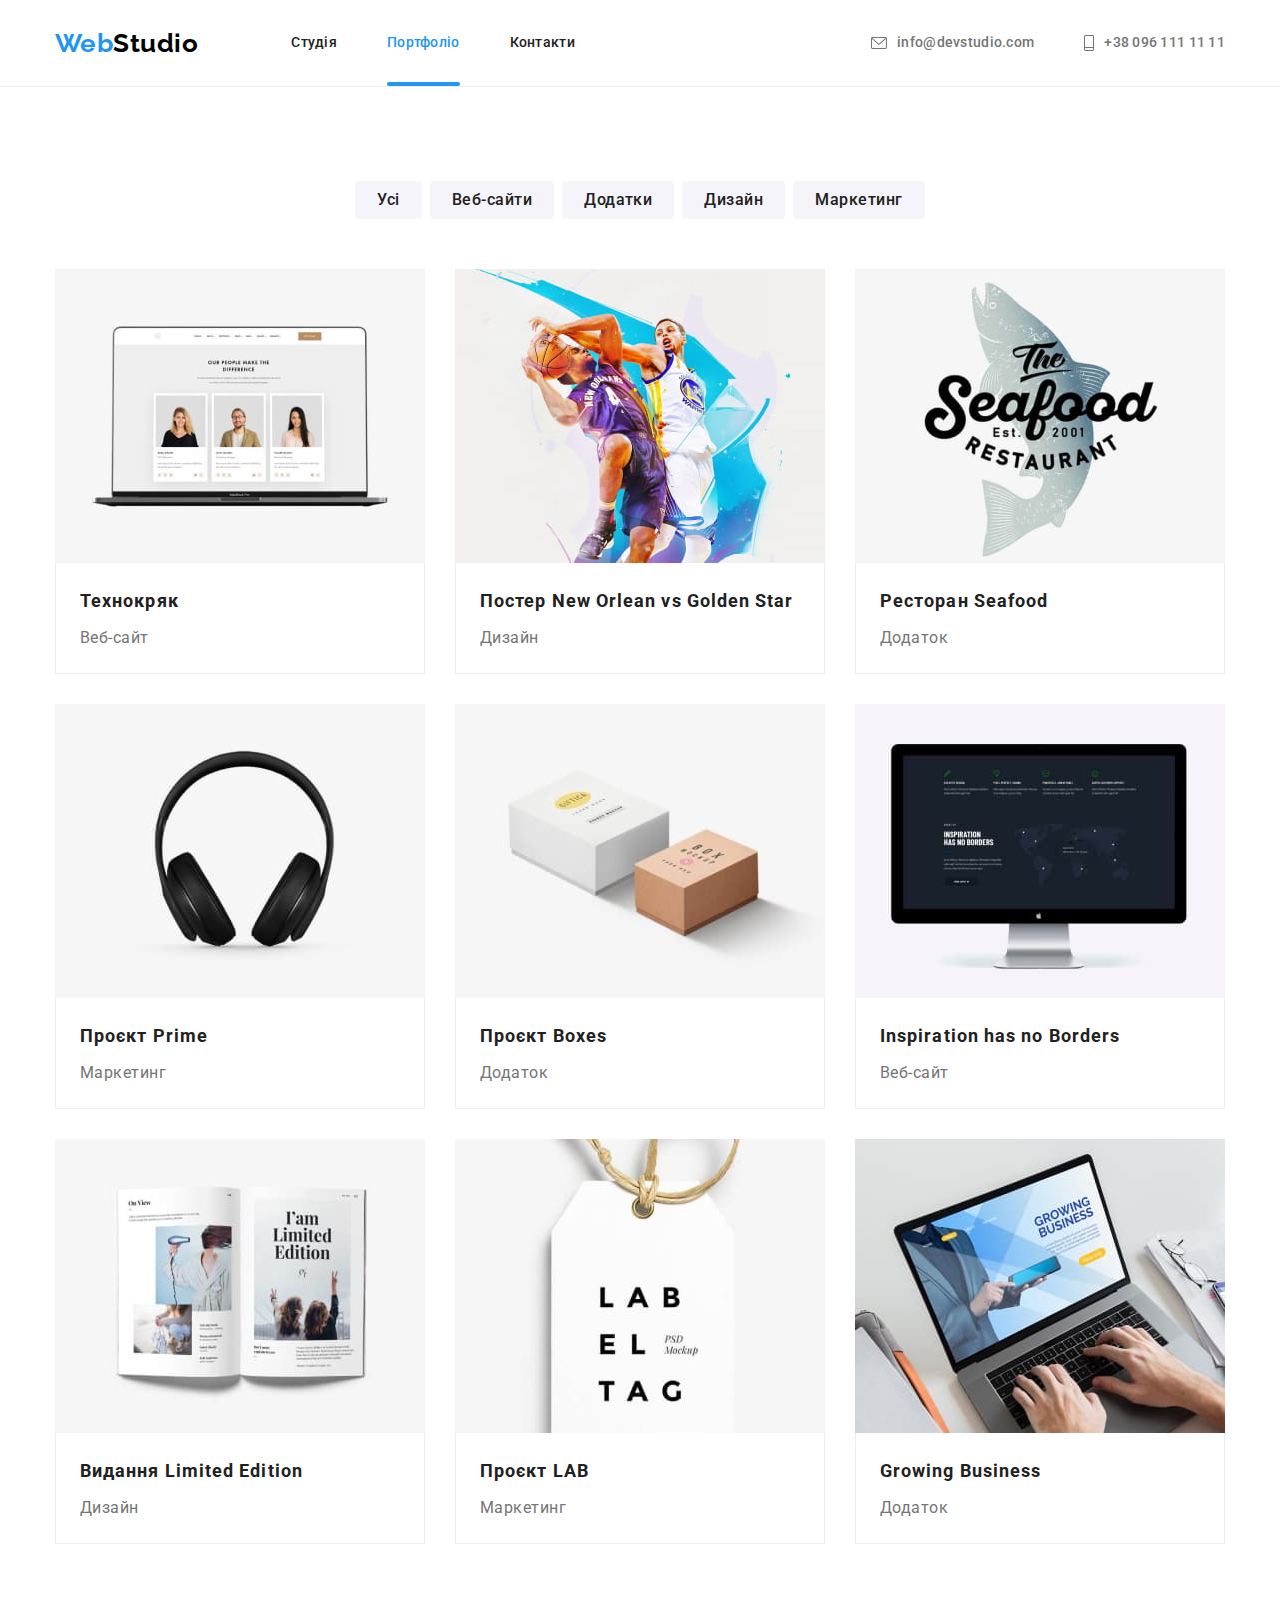
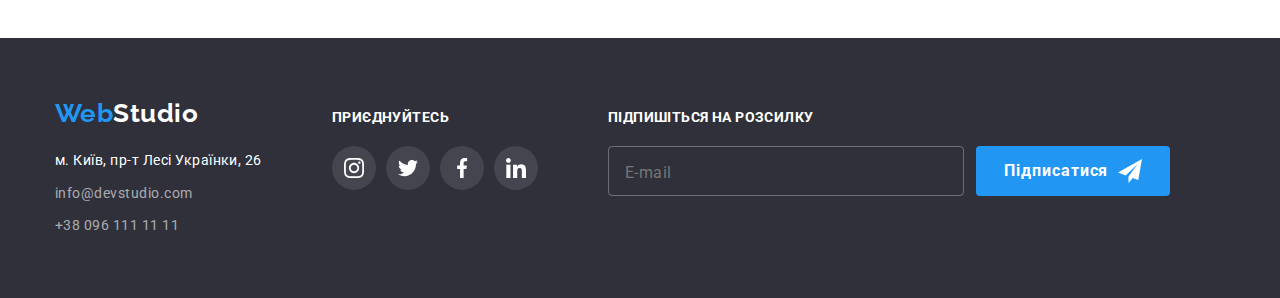
==== portfolio.html @ 1092223b "Добавляет html css" ====
<!DOCTYPE html>
<html lang="en">
  <head>
    <meta charset="UTF-8" />
    <meta http-equiv="X-UA-Compatible" content="IE=edge" />
    <meta name="viewport" content="width=device-width, initial-scale=1.0" />
    <title>Портфоліо</title>
    <link rel="preconnect" href="https://fonts.googleapis.com" />
    <link rel="preconnect" href="https://fonts.gstatic.com" crossorigin />
    <link
      href="https://fonts.googleapis.com/css2?family=Raleway:wght@700&family=Roboto:wght@400;500;700;900&display=swap"
      rel="stylesheet"
    />
    <!-- Сначала нормализатор -->
    <link
      rel="stylesheet"
      href="https://cdnjs.cloudflare.com/ajax/libs/modern-normalize/1.0.0/modern-normalize.min.css"
    />
    <link rel="stylesheet" href="./css/styles.css" />
  </head>
  <body>
    <header class="header">
      <div class="container container-header">
        <a href="./index.html" class="logo"
          ><span class="accent">Web</span>Studio</a
        >
        <nav class="nav">
          <ul class="header-nav list">
            <li class="header-nav-list">
              <a href="./index.html" class="link-nav">Студія</a>
            </li>
            <li class="header-nav-list">
              <a href="./portfolio.html" class="link-nav current">Портфоліо</a>
            </li>
            <li class="header-nav-list">
              <a href="#address" class="link-nav">Контакти</a>
            </li>
          </ul>
        </nav>
        <ul class="list header-mail">
          <li class="header-contacts">
            <a href="mailto:info@devstudio.com" class="link-contacts">
              <svg width="16" height="12" class="icon-contacts">
                <use href="./images/icons.svg/symbol-defs.svg#icon-mail"></use>
              </svg>
              info@devstudio.com</a
            >
          </li>
          <li class="header-contacts">
            <a href="tel:+380961111111" class="link-contacts">
              <svg
                width="10"
                height="16"
                fill="currentColor"
                class="icon-contacts"
              >
                <use href="./images/icons.svg/symbol-defs.svg#icon-phone"></use>
              </svg>
              +38 096 111 11 11</a
            >
          </li>
        </ul>
      </div>
    </header>
    <main class="main-portfolio">
      <h1 class="visually-hidden">Портфоліо</h1>
      <section class="projects">
        <div class="container">
          <ul class="list list-filter">
            <li class="item">
              <button type="button" class="projects-button">Усі</button>
            </li>
            <li class="item">
              <button type="button" class="projects-button">Веб-сайти</button>
            </li>
            <li class="item">
              <button type="button" class="projects-button">Додатки</button>
            </li>
            <li class="item">
              <button type="button" class="projects-button">Дизайн</button>
            </li>
            <li class="item">
              <button type="button" class="projects-button">Маркетинг</button>
            </li>
          </ul>
          <ul class="list list-projects">
            <li class="item">
              <a href="" class="link">
                <div class="product-action">
                  <img
                    src="./images/thnokryak.jpg"
                    alt="Веб-сайт"
                    width="370"
                    height="294"
                    class="projects-foto"
                  />
                  <div class="product-description">
                    <p class="description-text">
                      Ресурс пропонує комплексні пропозиції з різним рівнем
                      функціоналу та сервісів. Все це дозволить відвідувачу
                      отримати вичерпні відомості про компанію чи приватну
                      особу.
                    </p>
                  </div>
                </div>
                <div class="card-description">
                  <h2 class="title">Технокряк</h2>
                  <p class="text">Веб-сайт</p>
                </div>
              </a>
            </li>
            <li class="item">
              <a href="" class="link">
                <div class="product-action">
                  <img
                    src="./images/poster_new_orlean_vs_golden_star.jpg"
                    alt="Постер баскетбол"
                    width="370"
                    height="294"
                    class="projects-foto"
                  />
                  <div class="product-description">
                    <p class="description-text">
                      Ресурс пропонує комплексні пропозиції з різним рівнем
                      функціоналу та сервісів. Все це дозволить відвідувачу
                      отримати вичерпні відомості про компанію чи приватну
                      особу.
                    </p>
                  </div>
                </div>
                <div class="card-description">
                  <h2 class="title">Постер New Orlean vs Golden Star</h2>
                  <p class="text">Дизайн</p>
                </div>
              </a>
            </li>
            <li class="item">
              <a href="" class="link">
                <div class="product-action">
                  <img
                    src="./images/restaurant_seafood.jpg"
                    alt="Ресторан морепродуктів"
                    width="370"
                    height="294"
                    class="projects-foto"
                  />
                  <div class="product-description">
                    <p class="description-text">
                      Ресурс пропонує комплексні пропозиції з різним рівнем
                      функціоналу та сервісів. Все це дозволить відвідувачу
                      отримати вичерпні відомості про компанію чи приватну
                      особу.
                    </p>
                  </div>
                </div>
                <div class="card-description">
                  <h2 class="title">Ресторан Seafood</h2>
                  <p class="text">Додаток</p>
                </div>
              </a>
            </li>
            <li class="item">
              <a href="" class="link">
                <div class="product-action">
                  <img
                    src="./images/project_prime.jpg"
                    alt="Навушники"
                    width="370"
                    height="294"
                    class="projects-foto"
                  />
                  <div class="product-description">
                    <p class="description-text">
                      Ресурс пропонує комплексні пропозиції з різним рівнем
                      функціоналу та сервісів. Все це дозволить відвідувачу
                      отримати вичерпні відомості про компанію чи приватну
                      особу.
                    </p>
                  </div>
                </div>
                <div class="card-description">
                  <h2 class="title">Проєкт Prime</h2>
                  <p class="text">Маркетинг</p>
                </div>
              </a>
            </li>
            <li class="item">
              <a href="" class="link">
                <div class="product-action">
                  <img
                    src="./images/project_boxes.jpg"
                    alt="Коробки"
                    width="370"
                    height="294"
                    class="projects-foto"
                  />
                  <div class="product-description">
                    <p class="description-text">
                      Ресурс пропонує комплексні пропозиції з різним рівнем
                      функціоналу та сервісів. Все це дозволить відвідувачу
                      отримати вичерпні відомості про компанію чи приватну
                      особу.
                    </p>
                  </div>
                </div>
                <div class="card-description">
                  <h2 class="title">Проєкт Boxes</h2>
                  <p class="text">Додаток</p>
                </div>
              </a>
            </li>
            <li class="item">
              <a href="" class="link">
                <div class="product-action">
                  <img
                    src="./images/inspiration_has_no_borders.jpg"
                    alt="Монітор"
                    width="370"
                    height="294"
                    class="projects-foto"
                  />
                  <div class="product-description">
                    <p class="description-text">
                      Ресурс пропонує комплексні пропозиції з різним рівнем
                      функціоналу та сервісів. Все це дозволить відвідувачу
                      отримати вичерпні відомості про компанію чи приватну
                      особу.
                    </p>
                  </div>
                </div>
                <div class="card-description">
                  <h2 class="title">Inspiration has no Borders</h2>
                  <p class="text">Веб-сайт</p>
                </div>
              </a>
            </li>
            <li class="item">
              <a href="" class="link">
                <div class="product-action">
                  <img
                    src="./images/edition_limited_edition.jpg"
                    alt="Сторінки журналу"
                    width="370"
                    height="294"
                    class="projects-foto"
                  />
                  <div class="product-description">
                    <p class="description-text">
                      Ресурс пропонує комплексні пропозиції з різним рівнем
                      функціоналу та сервісів. Все це дозволить відвідувачу
                      отримати вичерпні відомості про компанію чи приватну
                      особу.
                    </p>
                  </div>
                </div>
                <div class="card-description">
                  <h2 class="title">Видання Limited Edition</h2>
                  <p class="text">Дизайн</p>
                </div>
              </a>
            </li>
            <li class="item">
              <a href="" class="link">
                <div class="product-action">
                  <img
                    src="./images/projet_lab.jpg"
                    alt="Бірка"
                    width="370"
                    height="294"
                    class="projects-foto"
                  />
                  <div class="product-description">
                    <p class="description-text">
                      Ресурс пропонує комплексні пропозиції з різним рівнем
                      функціоналу та сервісів. Все це дозволить відвідувачу
                      отримати вичерпні відомості про компанію чи приватну
                      особу.
                    </p>
                  </div>
                </div>
                <div class="card-description">
                  <h2 class="title">Проєкт LAB</h2>
                  <p class="text">Маркетинг</p>
                </div>
              </a>
            </li>
            <li class="item">
              <a href="" class="link">
                <div class="product-action">
                  <img
                    src="./images/growing_business.jpg"
                    alt="Ноутбук"
                    width="370"
                    height="294"
                    class="projects-foto"
                  />
                  <div class="product-description">
                    <p class="description-text">
                      Ресурс пропонує комплексні пропозиції з різним рівнем
                      функціоналу та сервісів. Все це дозволить відвідувачу
                      отримати вичерпні відомості про компанію чи приватну
                      особу.
                    </p>
                  </div>
                </div>
                <div class="card-description">
                  <h2 class="title">Growing Business</h2>
                  <p class="text">Додаток</p>
                </div>
              </a>
            </li>
          </ul>
        </div>
      </section>
    </main>
    <footer class="footer">
      <div class="container container-footer">
        <div class="container-address">
          <a href="./index.html" class="footer-logo"
            ><span class="accent">Web</span>Studio</a
          >
          <address id="address" class="address">
            <ul class="list">
              <li class="item">
                <a
                  href="https://goo.gl/maps/zxxZXzN141BjYgjw8"
                  target="_blank"
                  class="address-link"
                  >м. Київ, пр-т Лесі Українки, 26</a
                >
              </li>
              <li class="item">
                <a
                  href="mailto:info@devstudio.com"
                  target="_blank"
                  rel="noopener noreferrer"
                  class="contacts-link"
                  >info@devstudio.com</a
                >
              </li>
              <li class="item">
                <a href="tel:+380961111111" class="contacts-link"
                  >+38 096 111 11 11</a
                >
              </li>
            </ul>
          </address>
        </div>
        <div class="container-social">
          <h2 class="social-title">ПРИЄДНУЙТЕСЬ</h2>
          <ul class="social-list list">
            <li class="social-item">
              <a href="" class="social-link" aria-label="instagram">
                <svg width="20" height="20" class="social-icon">
                  <use
                    href="./images/icons.svg/sprite.svg#icon-instagram"
                  ></use>
                </svg>
              </a>
            </li>
            <li class="social-item">
              <a href="" class="social-link" aria-label="twitter">
                <svg width="20" height="20" class="social-icon">
                  <use href="./images/icons.svg/sprite.svg#icon-twitter"></use>
                </svg>
              </a>
            </li>
            <li class="social-item">
              <a href="" class="social-link" aria-label="facebook">
                <svg width="20" height="20" class="social-icon">
                  <use href="./images/icons.svg/sprite.svg#icon-facebook"></use>
                </svg>
              </a>
            </li>
            <li class="social-item">
              <a href="" class="social-link" aria-label="linkedin">
                <svg width="20" height="20" class="social-icon">
                  <use href="./images/icons.svg/sprite.svg#icon-linkedin"></use>
                </svg>
              </a>
            </li>
          </ul>
        </div>
        <div class="container-social">
          <h2 class="subscription-title">ПІДПИШІТЬСЯ НА РОЗСИЛКУ</h2>
          <form class="subscription-form">
            <label class="subscription-label">
              <input
                type="email"
                name="username"
                placeholder="E-mail"
                class="subscription-input"
              />
            </label>
            <button type="submit" class="subscription-button">
              <span class="telegram-txt">Підписатися</span>
              <svg width="24" height="24" class="telegram-icon">
                <use href="./images/icons.svg/sprite.svg#telegram"></use>
              </svg>
            </button>
          </form>
        </div>
      </div>
    </footer>
  </body>
</html>
---- css/styles.css ----
/* Зададим переменню на цвет текста */
:root {
  --primary-background-color: #ffffff;
  --hero-footer-background-color: #2f303a;
  --second-background-color: #f5f4fa;
  --white-text-color: #ffffff;
  --primary-text-color: #757575;
  --primary-header-logo: #000000;
  --primary-title-color: #212121;
  --accentt-color: #2196f3;
}
body {
  background-color: var(--primary-background-color);
  color: var(--primary-text-color);
  font-family: Roboto, sans-serif;
  letter-spacing: 0.03em;
}
h1,
h2,
h3,
h4,
h4,
h5,
h6,
p,
ul {
  margin-top: 0;
  margin-bottom: 0;
}
.container {
  width: 1200px;
  margin-left: auto;
  margin-right: auto;
  padding-left: 15px;
  padding-right: 15px;
  /*   outline: 2px solid tomato; */
}
.section {
  padding: 94px 0px;
}
/* Добавим общий стиль на списки, кнопки*/
.list {
  list-style: none;
}
/* По умолчанию кнопки не унаследуют шрифт от предков
по этому ставим кнопке font-family: inherit; (явно унаследуй что-то) */
button {
  border: 0px solid transparent;
  border-radius: 4px;
  padding: 6px 22px;
}
button.hero-button {
  padding: 10px 32px;
  min-width: 216px;

  font-weight: 700;
  font-size: 16px;
  line-height: 1.88;
  letter-spacing: 0.06em;
  color: var(--white-text-color);
  background-color: var(--accentt-color);
  cursor: pointer;
  text-align: center;
}

/* хедер */
.header {
  border-bottom: 1px solid #ececec;
}
.container-header {
  display: flex;
  align-items: center;
}
.header .logo {
  color: var(--primary-header-logo);
  text-decoration: none;
  font-family: Raleway, sans-serif;
  font-weight: 700;
  font-size: 26px;
  line-height: 1.19;
}
.header .logo .accent {
  color: var(--accentt-color);
}

/* Навигация */
.nav {
  margin-left: 93px;
}
.header-nav {
  display: flex;
  padding-inline-start: 0px;
}
.header-nav-list:not(:first-child) {
  margin-left: 50px;
}
.link-nav {
  position: relative;
  display: block;
  padding: 35px 0px;

  text-decoration: none;
  color: var(--primary-title-color);
  font-weight: 500;
  font-size: 14px;
  line-height: 1.14;
  letter-spacing: 0.02em;
  transition: color 250ms cubic-bezier(0.4, 0, 0.2, 1);
}
.link-nav:visited {
  color: var(--primary-title-color);
}
.link-nav:hover,
.link-nav:focus {
  color: var(--accentt-color);
}
.header-nav .link-nav.current {
  color: var(--accentt-color);
}
.header-nav .link-nav.current::after {
  content: "";
  display: block;
  position: absolute;
  bottom: 0;
  left: 0;
  width: 100%;
  height: 4px;
  border: none;
  border-radius: 2px;

  background-color: var(--accentt-color);
}

/* Контакты */
.list.header-mail {
  display: inline-flex;
  margin-left: auto;
  padding-left: 0px;
}
.header-contacts:not(:last-child) {
  margin-right: 50px;
}

.link-contacts {
  display: flex;
  padding: 35px 0px;
  align-items: center;
  fill: currentColor;

  text-decoration: none;
  color: var(--primary-text-color);
  font-weight: 500;
  font-size: 14px;
  line-height: 1.14;
  letter-spacing: 0.02em;

  transition: color 250ms cubic-bezier(0.4, 0, 0.2, 1);
}
.link-contacts:visited {
  color: var(--primary-text-color);
}
.link-contacts:hover,
.link-contacts:focus {
  color: var(--accentt-color);
}
.icon-contacts {
  margin-right: 10px;
  border: none;
  padding: 0;
}

/* Уникальный контент страницы MAIN */
.main {
  background-color: var(--primary-background-color);
}

/* Секция "Герой" */
.hero {
  max-width: 1600px;
  height: 600px;
  margin: 0px auto;
  background-color: #2f303a;
  background-image: linear-gradient(
      to right,
      rgba(47, 48, 58, 0.4),
      rgba(47, 48, 58, 0.4)
    ),
    url(../images/hero-background-image.jpg);
  background-size: cover;
  background-position: center;
  text-align: center;
  padding: 200px 0px;
}
.hero-title {
  width: 696px;
  margin: 0px auto 30px;

  color: var(--white-text-color);
  font-weight: 900;
  font-size: 44px;
  line-height: 1.36;
  letter-spacing: 0.06em;
  text-transform: uppercase;
}
.backdrop {
  position: fixed;
  top: 0;
  left: 0;
  width: 100%;
  height: 100%;
  visibility: visible;
  background-color: rgba(0, 0, 0, 0.2);
  opacity: 1;
  z-index: 1;
  transition: opacity 250ms cubic-bezier(0.4, 0, 0.2, 1),
    visibility 250ms cubic-bezier(0.4, 0, 0.2, 1);
}
.backdrop.is-hidden {
  visibility: hidden;
  pointer-events: none;
  opacity: 0;
}
.modal {
  position: absolute;
  top: 50%;
  left: 50%;
  width: 528px;
  height: 581px;
  padding: 40px;
  transform: translate(-50%, -50%) scale(1);
  transition: transform 250ms cubic-bezier(0.4, 0, 0.2, 1);
  background-color: #ffffff;
}
.backdrop.is-hidden .modal {
  transform: translate(-50%, -50%) scale(0.9);
}

.closer-modal-button {
  position: absolute;
  top: 8px;
  right: 8px;
  width: 28px;
  height: 28px;
  border: 1px solid rgba(0, 0, 0, 0.1);
  border-radius: 50%;
  padding: 0;
  cursor: pointer;
  color: #000000;
  background-color: transparent;
  justify-content: center;
  align-items: center;
}
.closer-modal-icon {
  fill: currentColor;
  transition: fill 250ms cubic-bezier(0.4, 0, 0.2, 1);
}
.closer-modal-button:hover .closer-modal-icon,
.closer-modal-button:focus .closer-modal-icon {
  fill: #2196f3;
}
.modal-title {
  margin-bottom: 12px;
  font-size: 20px;
  line-height: 1.15;
  text-align: center;
  letter-spacing: 0.03em;

  color: #212121;
}
.modal-form {
  position: relative;
  display: flex;
  flex-direction: column;
}
.modal-contaner {
  display: flex;
  flex-direction: column;
  position: relative;
}

.modal-icon {
  position: absolute;
  left: 12px;
  fill: #212121;
  transition: fill 250ms cubic-bezier(0.4, 0, 0.2, 1);
}
.modal-icon.person {
  top: 30px;
}
.modal-icon.phone {
  top: 100px;
}
.modal-icon.mail {
  top: 168px;
}
.modal-label {
  font-size: 12px;
  line-height: 1.17;
  letter-spacing: 0.01em;
}
.modal-input {
  margin-top: 4px;
  border: 1px solid rgba(33, 33, 33, 0.2);
  border-radius: 4px;
  padding: 10px 16px 10px 42px;

  font-size: 16px;
  line-height: 1.17;
  letter-spacing: 0.01em;

  fill: #212121;
  transition: border-color 250ms cubic-bezier(0.4, 0, 0.2, 1);
}
.modal-input:not(:last-child) {
  margin-bottom: 10px;
}
.modal-input:focus {
  border-color: #2196f3;
  outline: 0;
  outline-offset: 0;
}
.modal-input:focus + .modal-icon.person,
.modal-input:focus + .modal-icon.phone,
.modal-input:focus + .modal-icon.mail {
  fill: #2196f3;
}
.textarea.modal-input {
  margin-bottom: 20px;
  padding: 12px 16px;
}
.modal-form textarea {
  height: 120px;
  resize: none;
}
.modal-form textarea::placeholder {
  font-size: 12px;
  line-height: 14px;
  letter-spacing: 0.01em;

  color: rgba(117, 117, 117, 0.5);
}
.checkbox-label {
  position: relative;
  margin-left: 36px;

  font-weight: 400;
  font-size: 14px;
  line-height: 1.71;
  letter-spacing: 0.03em;

  cursor: pointer;
}
.checkbox-input {
  position: absolute;
  width: 1px;
  height: 1px;
  padding-left: 20px;
  overflow: hidden;
  clip: rect(0 0 0 0);
}
.check-style {
  position: absolute;
  top: 21px;
  left: -4px;
  width: 16px;
  height: 15px;
  margin: -20px;
  border: 2px solid #212121;
  border-radius: 2px;
}
.checkbox-input:focus + .check-style {
  border-color: #2196f3;
}
.checkbox-input:checked + .check-style::after {
  content: "";
  position: absolute;
  top: -2px;
  left: -2px;
  width: 16px;
  height: 15px;
  background-image: url(../images/icons.svg/icon-check.svg);
}
/*Скрываем нужные заголовки */
.visually-hidden {
  position: absolute;
  white-space: nowrap;
  width: 1px;
  height: 1px;
  overflow: hidden;
  border: 0;
  padding: 0;
  clip: rect(0 0 0 0);
  clip-path: inset(50%);
  margin: -1px;
}
.modal-link {
  color: #2196f3;
}
.modal-send {
  display: flex;
  margin-top: 30px;
  margin-left: auto;
  margin-right: auto;
  width: 200px;
  height: 50px;

  justify-content: center;
  align-items: center;

  cursor: pointer;
  background: #188ce8;
  color: #ffffff;
  box-shadow: 0px 4px 4px rgba(0, 0, 0, 0.15);
}
/* Секция "Подход к работе" */
.advantage {
  padding-bottom: 0px;
}
.advantage-list {
  display: flex;
  padding-left: 0px;
}
.advantage-list .item:not(:first-child) {
  margin-left: 30px;
}
.advantage .item {
  width: 270px;
}
.item-container {
  display: flex;
  height: 120px;
  margin-bottom: 30px;
  align-items: center;
  justify-content: center;
  background-color: #f5f4fa;
}
.advantage .title {
  margin-bottom: 10px;

  color: var(--primary-title-color);
  font-size: 14px;
  line-height: 1.14;
  text-transform: uppercase;
}
.advantage .text {
  font-size: 14px;
  line-height: 1.71;
}

/* Секция Заголовок "Область занятий", Команда */
.area-​​work .list {
  display: flex;
  padding-left: 0px;
}
.area-​​work .item:not(:last-child) {
  margin-right: 30px;
}
.thumb-area-​​work {
  position: relative;
}
.area-​​work .image {
  display: block;
  max-width: 100%;
  height: auto;
}
.thumb-text-box {
  position: absolute;
  width: 100%;
  height: 70px;
  bottom: 0;
  left: 0;

  font-weight: 700;
  font-size: 14px;
  line-height: 1.14;
  letter-spacing: 0.03em;
  text-align: center;

  background-color: #2f303a;
  opacity: 0.8;
}
.thumb-text {
  position: absolute;
  top: 50%;
  left: 50%;
  transform: translate(-50%, -50%);
  color: var(--white-text-color);
}
.area-​​work .title,
.teem .title,
.title-client {
  margin-bottom: 50px;

  color: var(--primary-title-color);
  font-size: 36px;
  line-height: 1.17;
  text-align: center;
}
/* Секция "Команда" */
.teem .list {
  display: flex;
  padding-left: 0px;
}
.teem .card:not(:first-child) {
  margin-left: 30px;
}
.teem {
  background-color: var(--second-background-color);
}
.card {
  background-color: var(--primary-background-color);
  text-align: center;
  box-shadow: 0 2px 1px 0 rgba(0, 0, 0, 0.2), 0 1px 1px 0 rgba(0, 0, 0, 0.14);
}
.fhotos-teem {
  display: block;
  max-width: 100%;
  height: auto;
}
.teem-card {
  padding: 20px 32px;
}
.teem .name {
  margin-bottom: 16px;

  color: var(--primary-title-color);
  font-weight: 500;
  font-size: 16px;
  line-height: 1.19;
}
.teem .text {
  margin-bottom: 10px;

  color: var(--primary-text-color);
  font-size: 16px;
  line-height: 1.19;
}
.social-list {
  display: flex;
}
.social-item:not(:last-child) {
  margin-right: 10px;
}
.social-link {
  display: flex;
  width: 44px;
  height: 44px;
  border-radius: 50%;
  justify-content: center;
  align-items: center;
  background-color: transparent;

  transition: background-color 250ms cubic-bezier(0.4, 0, 0.2, 1);
}
.social-link:hover,
.social-link:focus {
  background-color: #2196f3;
}
.teem .social-icon {
  fill: #afb1b8;
  transition: fill 250ms cubic-bezier(0.4, 0, 0.2, 1);
}
.social-link:hover .social-icon,
.social-link:focus .social-icon {
  fill: #ffffff;
}
/* Клиенты */
.clients .list {
  padding-left: 0;
  display: flex;
}
.clients .item {
  width: 170px;
  height: 92px;
}
.clients .item:not(:last-child) {
  margin-right: 30px;
}
.clients .link-client {
  display: flex;
  align-items: center;
  justify-content: center;
  width: 100%;
  height: 100%;
  border: 1px solid #afb1b8;
  border-radius: 4px;
  color: #afb1b8;
  transition: border 250ms cubic-bezier(0.4, 0, 0.2, 1);
}
.clients .link-client:hover,
.clients .link-client:focus {
  border: 1px solid #2196f3;
}
.clients .icon-client {
  fill: currentColor;
  transition: fill 250ms cubic-bezier(0.4, 0, 0.2, 1);
}
.clients .link-client:hover .icon-client,
.clients .link-client:focus .icon-client {
  fill: #2196f3;
}

/* Футер */
.footer {
  background-color: var(--hero-footer-background-color);
  padding: 60px 0px;
}
.footer .container {
  display: flex;
  align-items: baseline;
}
.footer-logo {
  margin-bottom: 20px;
  display: inline-block;

  font-family: Raleway, sans-serif;
  font-weight: 700;
  font-size: 26px;
  line-height: 1.19;
  color: var(--white-text-color);
  text-decoration: none;
}
.footer-logo .accent {
  color: var(--accentt-color);
}
.footer .list {
  padding-left: 0px;
}
.footer .item:not(:last-child) {
  margin-bottom: 9px;
}
.address {
  font-style: normal;
  font-size: 14px;
  line-height: 1.71;
}
.address-link {
  display: inline-block;

  text-decoration: none;
  color: var(--white-text-color);
}
.contacts-link {
  display: inline-block;

  text-decoration: none;
  color: rgba(255, 255, 255, 0.6);
  transition: color 250ms cubic-bezier(0.4, 0, 0.2, 1);
}
.contacts-link:hover,
.contacts-link:focus {
  color: var(--accentt-color);
}
.container-social {
  min-width: 206px;
  margin-left: 70px;
}
.container-social.subscription {
  margin-left: 127px;
}
.social-title,
.subscription-title {
  margin-bottom: 20px;

  color: #ffffff;
  font-weight: 700;
  font-size: 14px;
  line-height: 1.14;
  letter-spacing: 0.03em;
}
.footer .social-link {
  background-color: rgba(255, 255, 255, 0.1);
  transition: background-color 250ms cubic-bezier(0.4, 0, 0.2, 1);
}
.social-link:hover,
.social-link:focus {
  background-color: #2196f3;
}
.social-icon {
  fill: #ffffff;
}
.subscription-form {
  display: flex;
  flex-direction: row;
}
.subscription-input {
  width: 356px;
  margin-right: 12px;
  padding: 0px 0px 0px 16px;
  font-size: 20px;
  line-height: 2.4;
  border: 1px solid rgba(255, 255, 255, 0.3);
  border-radius: 4px;
  background-color: transparent;
  color: #ffffff;
  transition: border-color 250ms cubic-bezier(0.4, 0, 0.2, 1),
    color 250ms cubic-bezier(0.4, 0, 0.2, 1);
}
.subscription-input:hover,
.subscription-input:focus {
  outline: 0;
  outline-offset: 0;
}
.subscription-input:not(:placeholder-shown) {
  border-color: rgb(255, 255, 255);
}
.subscription-input::placeholder {
  font-weight: 400;
  font-size: 16px;
  line-height: 1.25;
  letter-spacing: 0.03em;
}
.subscription-button {
  display: flex;
  padding: 10px 28px;
  justify-content: center;
  align-items: center;
  cursor: pointer;
  background-color: #2196f3;
  color: #ffffff;
}
.telegram-txt {
  margin-right: 10px;

  font-weight: 700;
  font-size: 16px;
  line-height: 1.87;
  letter-spacing: 0.06em;
}
.telegram-icon {
  fill: currentColor;
}
/* Страница ПОРТФОЛИО секция проекты */
.list-filter {
  display: flex;
  justify-content: center;
  padding-left: 0px;
  margin: 0px 0px 50px;
}
.list-filter .item:not(:last-child) {
  margin-right: 8px;
}
.projects {
  padding: 94px 0px;
}
.list-projects {
  display: flex;
  flex-wrap: wrap;
  padding-left: 0px;
}
.list-projects .item {
  margin-right: 30px;
  margin-bottom: 30px;
}
.list-projects .link {
  display: block;
  transition: box-shadow 250ms cubic-bezier(0.4, 0, 0.2, 1);
}
.list-projects .link:hover,
.list-projects .link:focus {
  box-shadow: 1px 4px 6px 0 rgba(0, 0, 0, 0.16), 0 4px 4px 0 rgba(0, 0, 0, 0.06);
}
.list-projects .item:nth-last-child(-n + 3) {
  margin-bottom: 0px;
}
.card-description {
  padding: 20px 24px;
  border-right: 1px solid #eeeeee;
  border-bottom: 1px solid #eeeeee;
  border-left: 1px solid #eeeeee;
}
.list-projects .item:nth-child(3n + 3) {
  margin-right: 0px;
}
.product-action {
  position: relative;
  overflow: hidden;
}
.projects-foto {
  display: block;
  max-width: 100%;
  height: auto;
}
.product-description::before {
  content: "";
  display: inline-block;
  position: absolute;
  top: 0;
  left: 0;
  width: 100%;
  height: 100%;
  background-color: rgba(33, 150, 243, 0.9);
  transform: translateY(100%);
  transition: transform 250ms cubic-bezier(0.4, 0, 0.2, 1);
}
.list-projects .link:hover .product-description::before,
.list-projects .link:focus .product-description::before {
  transform: translateY(0);
  /*   background-color: rgba(33, 150, 243, 0.9); */
}
.description-text {
  position: absolute;
  top: 50%;
  left: 50%;
  transform: translate(-50%, -50%);
  width: 322px;
  height: 168px;

  font-size: 18px;
  line-height: 1.55;
  letter-spacing: 0.03em;

  color: var(--white-text-color);
  opacity: 0;
  transition: opacity 250ms cubic-bezier(0.4, 0, 0.2, 1);
}
.list-projects .link:hover .description-text,
.list-projects .link:focus .description-text {
  opacity: 1;
}
.projects-button {
  font-weight: 500;
  font-size: 16px;
  line-height: 1.62;
  color: var(--primary-title-color);
  background-color: var(--second-background-color);
  cursor: pointer;
  letter-spacing: 0.03em;
  transition: background-color 250ms cubic-bezier(0.4, 0, 0.2, 1),
    box-shadow 250ms cubic-bezier(0.4, 0, 0.2, 1),
    color 250ms cubic-bezier(0.4, 0, 0.2, 1);
}
.projects-button:hover,
.projects-button:focus {
  background-color: var(--accentt-color);
  box-shadow: 0 2px 2px 0 rgba(0, 0, 0, 0.12), 0 1px 2px 0 rgba(0, 0, 0, 0.08);

  color: var(--white-text-color);
}
.projects .link {
  text-decoration: none;
}
.projects .title {
  margin: 0px 0px 4px;
  color: var(--primary-title-color);
  font-size: 18px;
  line-height: 2;
  letter-spacing: 0.06em;
}
.projects .text {
  color: var(--primary-text-color);
  font-size: 16px;
  line-height: 1.87;
}
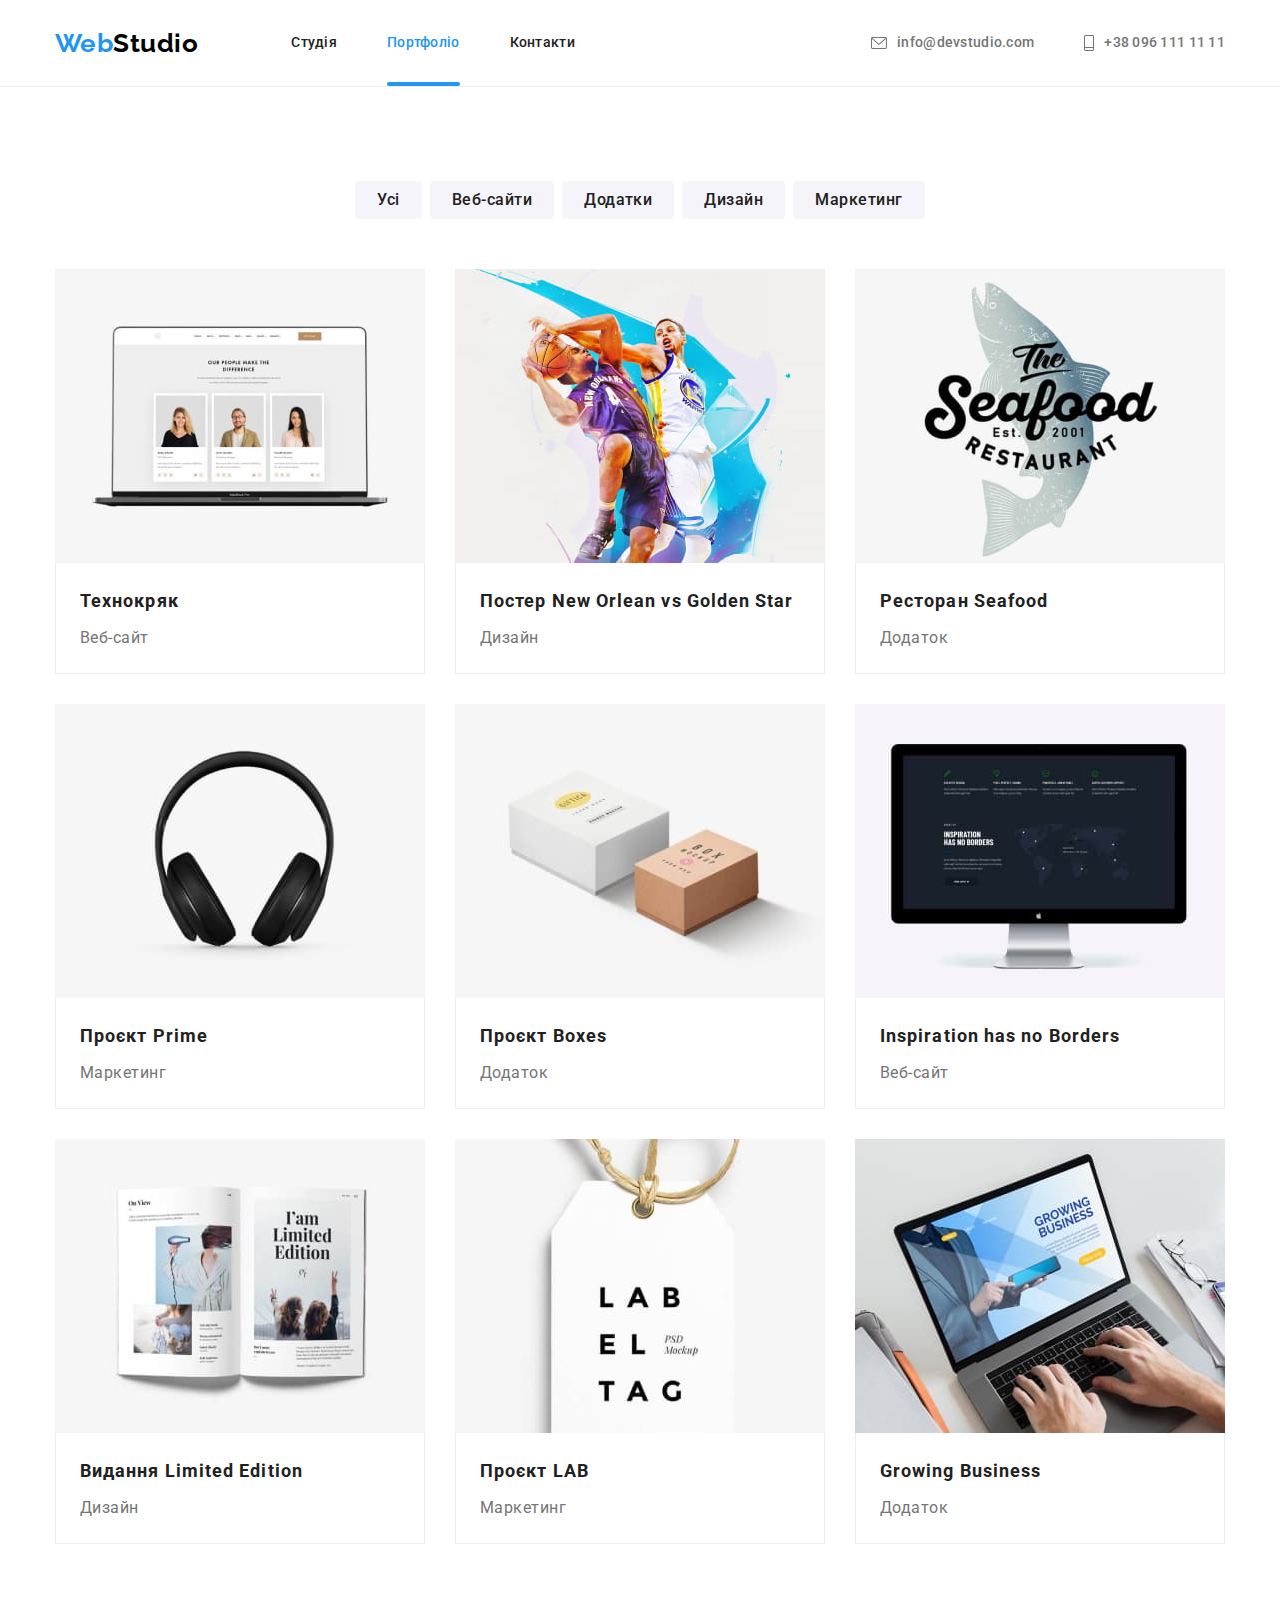
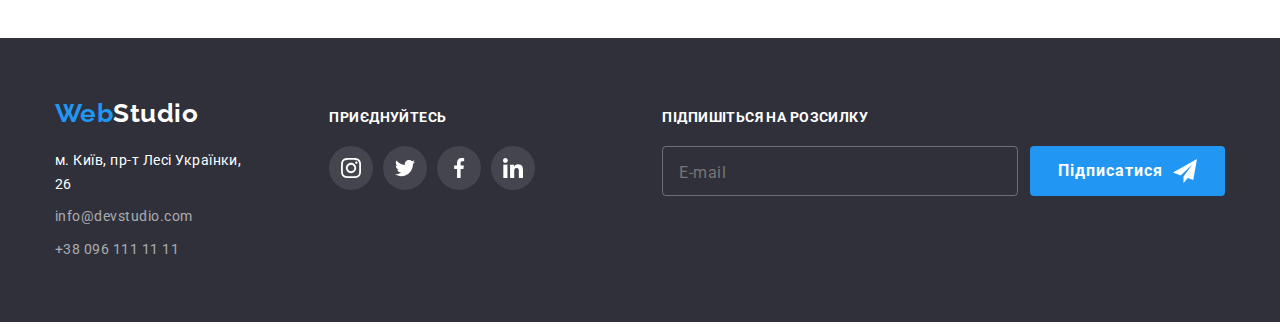
==== commit 9f09554a: "Изменяет метод написания кода на БЕМ" ====
--- a/portfolio.html
+++ b/portfolio.html
@@ -21,39 +21,44 @@
   <body>
     <header class="header">
       <div class="container container-header">
-        <a href="./index.html" class="logo"
-          ><span class="accent">Web</span>Studio</a
+        <a href="./index.html" class="container-header__logo"
+          ><span class="container-header__accent">Web</span>Studio</a
         >
         <nav class="nav">
-          <ul class="header-nav list">
-            <li class="header-nav-list">
-              <a href="./index.html" class="link-nav">Студія</a>
-            </li>
-            <li class="header-nav-list">
-              <a href="./portfolio.html" class="link-nav current">Портфоліо</a>
-            </li>
-            <li class="header-nav-list">
-              <a href="#address" class="link-nav">Контакти</a>
+          <ul class="list nav-list ">
+            <li class="nav-list__item">
+              <a href="./index.html" class="nav-list__link">Студія</a>
+            </li>
+            <li class="nav-list__item">
+              <a href="./portfolio.html" class="nav-list__link nav-list__link--current">Портфоліо</a>
+            </li>
+            <li class="nav-list__item">
+              <a href="#address" class="nav-list__link">Контакти</a>
             </li>
           </ul>
         </nav>
-        <ul class="list header-mail">
-          <li class="header-contacts">
+        <ul class="list list-contacts">
+          <li class="list-contacts__item">
             <a href="mailto:info@devstudio.com" class="link-contacts">
-              <svg width="16" height="12" class="icon-contacts">
+              <svg 
+                width="16" 
+                height="12" 
+                class="link-contacts__icon"
+                fill="currentColor"
+                >
                 <use href="./images/icons.svg/symbol-defs.svg#icon-mail"></use>
               </svg>
               info@devstudio.com</a
             >
           </li>
-          <li class="header-contacts">
+          <li class="list-contacts__item">
             <a href="tel:+380961111111" class="link-contacts">
               <svg
                 width="10"
                 height="16"
+                class="link-contacts__icon"
                 fill="currentColor"
-                class="icon-contacts"
-              >
+                >
                 <use href="./images/icons.svg/symbol-defs.svg#icon-phone"></use>
               </svg>
               +38 096 111 11 11</a
@@ -67,245 +72,245 @@
       <section class="projects">
         <div class="container">
           <ul class="list list-filter">
-            <li class="item">
-              <button type="button" class="projects-button">Усі</button>
-            </li>
-            <li class="item">
-              <button type="button" class="projects-button">Веб-сайти</button>
-            </li>
-            <li class="item">
-              <button type="button" class="projects-button">Додатки</button>
-            </li>
-            <li class="item">
-              <button type="button" class="projects-button">Дизайн</button>
-            </li>
-            <li class="item">
-              <button type="button" class="projects-button">Маркетинг</button>
+            <li class="list-filter__item">
+              <button type="button" class="list-filter__button">Усі</button>
+            </li>
+            <li class="list-filter__item">
+              <button type="button" class="list-filter__button">Веб-сайти</button>
+            </li>
+            <li class="list-filter__item">
+              <button type="button" class="list-filter__button">Додатки</button>
+            </li>
+            <li class="list-filter__item">
+              <button type="button" class="list-filter__button">Дизайн</button>
+            </li>
+            <li class="list-filter__item">
+              <button type="button" class="list-filter__button">Маркетинг</button>
             </li>
           </ul>
           <ul class="list list-projects">
-            <li class="item">
-              <a href="" class="link">
+            <li class="list-projects__item">
+              <a href="" class="list-projects__link">
                 <div class="product-action">
                   <img
                     src="./images/thnokryak.jpg"
                     alt="Веб-сайт"
                     width="370"
                     height="294"
-                    class="projects-foto"
-                  />
-                  <div class="product-description">
-                    <p class="description-text">
-                      Ресурс пропонує комплексні пропозиції з різним рівнем
-                      функціоналу та сервісів. Все це дозволить відвідувачу
-                      отримати вичерпні відомості про компанію чи приватну
-                      особу.
-                    </p>
-                  </div>
-                </div>
-                <div class="card-description">
-                  <h2 class="title">Технокряк</h2>
-                  <p class="text">Веб-сайт</p>
-                </div>
-              </a>
-            </li>
-            <li class="item">
-              <a href="" class="link">
+                    class="product-action__foto"
+                  />
+                  <div class="product-action__description">
+                    <p class="product-action__text">
+                      Ресурс пропонує комплексні пропозиції з різним рівнем
+                      функціоналу та сервісів. Все це дозволить відвідувачу
+                      отримати вичерпні відомості про компанію чи приватну
+                      особу.
+                    </p>
+                  </div>
+                </div>
+                <div class="card-description">
+                  <h2 class="card-description__title">Технокряк</h2>
+                  <p class="card-description__text">Веб-сайт</p>
+                </div>
+              </a>
+            </li>
+            <li class="list-projects__item">
+              <a href="" class="list-projects__link">
                 <div class="product-action">
                   <img
                     src="./images/poster_new_orlean_vs_golden_star.jpg"
                     alt="Постер баскетбол"
                     width="370"
                     height="294"
-                    class="projects-foto"
-                  />
-                  <div class="product-description">
-                    <p class="description-text">
-                      Ресурс пропонує комплексні пропозиції з різним рівнем
-                      функціоналу та сервісів. Все це дозволить відвідувачу
-                      отримати вичерпні відомості про компанію чи приватну
-                      особу.
-                    </p>
-                  </div>
-                </div>
-                <div class="card-description">
-                  <h2 class="title">Постер New Orlean vs Golden Star</h2>
-                  <p class="text">Дизайн</p>
-                </div>
-              </a>
-            </li>
-            <li class="item">
-              <a href="" class="link">
+                    class="product-action__foto"
+                  />
+                  <div class="product-action__description">
+                    <p class="product-action__text">
+                      Ресурс пропонує комплексні пропозиції з різним рівнем
+                      функціоналу та сервісів. Все це дозволить відвідувачу
+                      отримати вичерпні відомості про компанію чи приватну
+                      особу.
+                    </p>
+                  </div>
+                </div>
+                <div class="card-description">
+                  <h2 class="card-description__title">Постер New Orlean vs Golden Star</h2>
+                  <p class="card-description__text">Дизайн</p>
+                </div>
+              </a>
+            </li>
+            <li class="list-projects__item">
+              <a href="" class="list-projects__link">
                 <div class="product-action">
                   <img
                     src="./images/restaurant_seafood.jpg"
                     alt="Ресторан морепродуктів"
                     width="370"
                     height="294"
-                    class="projects-foto"
-                  />
-                  <div class="product-description">
-                    <p class="description-text">
-                      Ресурс пропонує комплексні пропозиції з різним рівнем
-                      функціоналу та сервісів. Все це дозволить відвідувачу
-                      отримати вичерпні відомості про компанію чи приватну
-                      особу.
-                    </p>
-                  </div>
-                </div>
-                <div class="card-description">
-                  <h2 class="title">Ресторан Seafood</h2>
-                  <p class="text">Додаток</p>
-                </div>
-              </a>
-            </li>
-            <li class="item">
-              <a href="" class="link">
+                    class="product-action__foto"
+                  />
+                  <div class="product-action__description">
+                    <p class="product-action__text">
+                      Ресурс пропонує комплексні пропозиції з різним рівнем
+                      функціоналу та сервісів. Все це дозволить відвідувачу
+                      отримати вичерпні відомості про компанію чи приватну
+                      особу.
+                    </p>
+                  </div>
+                </div>
+                <div class="card-description">
+                  <h2 class="card-description__title">Ресторан Seafood</h2>
+                  <p class="card-description__text">Додаток</p>
+                </div>
+              </a>
+            </li>
+            <li class="list-projects__item">
+              <a href="" class="list-projects__link">
                 <div class="product-action">
                   <img
                     src="./images/project_prime.jpg"
                     alt="Навушники"
                     width="370"
                     height="294"
-                    class="projects-foto"
-                  />
-                  <div class="product-description">
-                    <p class="description-text">
-                      Ресурс пропонує комплексні пропозиції з різним рівнем
-                      функціоналу та сервісів. Все це дозволить відвідувачу
-                      отримати вичерпні відомості про компанію чи приватну
-                      особу.
-                    </p>
-                  </div>
-                </div>
-                <div class="card-description">
-                  <h2 class="title">Проєкт Prime</h2>
-                  <p class="text">Маркетинг</p>
-                </div>
-              </a>
-            </li>
-            <li class="item">
-              <a href="" class="link">
+                    class="product-action__foto"
+                  />
+                  <div class="product-action__description">
+                    <p class="product-action__text">
+                      Ресурс пропонує комплексні пропозиції з різним рівнем
+                      функціоналу та сервісів. Все це дозволить відвідувачу
+                      отримати вичерпні відомості про компанію чи приватну
+                      особу.
+                    </p>
+                  </div>
+                </div>
+                <div class="card-description">
+                  <h2 class="card-description__title">Проєкт Prime</h2>
+                  <p class="card-description__text">Маркетинг</p>
+                </div>
+              </a>
+            </li>
+            <li class="list-projects__item">
+              <a href="" class="list-projects__link">
                 <div class="product-action">
                   <img
                     src="./images/project_boxes.jpg"
                     alt="Коробки"
                     width="370"
                     height="294"
-                    class="projects-foto"
-                  />
-                  <div class="product-description">
-                    <p class="description-text">
-                      Ресурс пропонує комплексні пропозиції з різним рівнем
-                      функціоналу та сервісів. Все це дозволить відвідувачу
-                      отримати вичерпні відомості про компанію чи приватну
-                      особу.
-                    </p>
-                  </div>
-                </div>
-                <div class="card-description">
-                  <h2 class="title">Проєкт Boxes</h2>
-                  <p class="text">Додаток</p>
-                </div>
-              </a>
-            </li>
-            <li class="item">
-              <a href="" class="link">
+                    class="product-action__foto"
+                  />
+                  <div class="product-action__description">
+                    <p class="product-action__text">
+                      Ресурс пропонує комплексні пропозиції з різним рівнем
+                      функціоналу та сервісів. Все це дозволить відвідувачу
+                      отримати вичерпні відомості про компанію чи приватну
+                      особу.
+                    </p>
+                  </div>
+                </div>
+                <div class="card-description">
+                  <h2 class="card-description__title">Проєкт Boxes</h2>
+                  <p class="card-description__text">Додаток</p>
+                </div>
+              </a>
+            </li>
+            <li class="list-projects__item">
+              <a href="" class="list-projects__link">
                 <div class="product-action">
                   <img
                     src="./images/inspiration_has_no_borders.jpg"
                     alt="Монітор"
                     width="370"
                     height="294"
-                    class="projects-foto"
-                  />
-                  <div class="product-description">
-                    <p class="description-text">
-                      Ресурс пропонує комплексні пропозиції з різним рівнем
-                      функціоналу та сервісів. Все це дозволить відвідувачу
-                      отримати вичерпні відомості про компанію чи приватну
-                      особу.
-                    </p>
-                  </div>
-                </div>
-                <div class="card-description">
-                  <h2 class="title">Inspiration has no Borders</h2>
-                  <p class="text">Веб-сайт</p>
-                </div>
-              </a>
-            </li>
-            <li class="item">
-              <a href="" class="link">
+                    class="product-action__foto"
+                  />
+                  <div class="product-action__description">
+                    <p class="product-action__text">
+                      Ресурс пропонує комплексні пропозиції з різним рівнем
+                      функціоналу та сервісів. Все це дозволить відвідувачу
+                      отримати вичерпні відомості про компанію чи приватну
+                      особу.
+                    </p>
+                  </div>
+                </div>
+                <div class="card-description">
+                  <h2 class="card-description__title">Inspiration has no Borders</h2>
+                  <p class="card-description__text">Веб-сайт</p>
+                </div>
+              </a>
+            </li>
+            <li class="list-projects__item">
+              <a href="" class="list-projects__link">
                 <div class="product-action">
                   <img
                     src="./images/edition_limited_edition.jpg"
                     alt="Сторінки журналу"
                     width="370"
                     height="294"
-                    class="projects-foto"
-                  />
-                  <div class="product-description">
-                    <p class="description-text">
-                      Ресурс пропонує комплексні пропозиції з різним рівнем
-                      функціоналу та сервісів. Все це дозволить відвідувачу
-                      отримати вичерпні відомості про компанію чи приватну
-                      особу.
-                    </p>
-                  </div>
-                </div>
-                <div class="card-description">
-                  <h2 class="title">Видання Limited Edition</h2>
-                  <p class="text">Дизайн</p>
-                </div>
-              </a>
-            </li>
-            <li class="item">
-              <a href="" class="link">
+                    class="product-action__foto"
+                  />
+                  <div class="product-action__description">
+                    <p class="product-action__text">
+                      Ресурс пропонує комплексні пропозиції з різним рівнем
+                      функціоналу та сервісів. Все це дозволить відвідувачу
+                      отримати вичерпні відомості про компанію чи приватну
+                      особу.
+                    </p>
+                  </div>
+                </div>
+                <div class="card-description">
+                  <h2 class="card-description__title">Видання Limited Edition</h2>
+                  <p class="card-description__text">Дизайн</p>
+                </div>
+              </a>
+            </li>
+            <li class="list-projects__item">
+              <a href="" class="list-projects__link">
                 <div class="product-action">
                   <img
                     src="./images/projet_lab.jpg"
                     alt="Бірка"
                     width="370"
                     height="294"
-                    class="projects-foto"
-                  />
-                  <div class="product-description">
-                    <p class="description-text">
-                      Ресурс пропонує комплексні пропозиції з різним рівнем
-                      функціоналу та сервісів. Все це дозволить відвідувачу
-                      отримати вичерпні відомості про компанію чи приватну
-                      особу.
-                    </p>
-                  </div>
-                </div>
-                <div class="card-description">
-                  <h2 class="title">Проєкт LAB</h2>
-                  <p class="text">Маркетинг</p>
-                </div>
-              </a>
-            </li>
-            <li class="item">
-              <a href="" class="link">
+                    class="product-action__foto"
+                  />
+                  <div class="product-action__description">
+                    <p class="product-action__text">
+                      Ресурс пропонує комплексні пропозиції з різним рівнем
+                      функціоналу та сервісів. Все це дозволить відвідувачу
+                      отримати вичерпні відомості про компанію чи приватну
+                      особу.
+                    </p>
+                  </div>
+                </div>
+                <div class="card-description">
+                  <h2 class="card-description__title">Проєкт LAB</h2>
+                  <p class="card-description__text">Маркетинг</p>
+                </div>
+              </a>
+            </li>
+            <li class="list-projects__item">
+              <a href="" class="list-projects__link">
                 <div class="product-action">
                   <img
                     src="./images/growing_business.jpg"
                     alt="Ноутбук"
                     width="370"
                     height="294"
-                    class="projects-foto"
-                  />
-                  <div class="product-description">
-                    <p class="description-text">
-                      Ресурс пропонує комплексні пропозиції з різним рівнем
-                      функціоналу та сервісів. Все це дозволить відвідувачу
-                      отримати вичерпні відомості про компанію чи приватну
-                      особу.
-                    </p>
-                  </div>
-                </div>
-                <div class="card-description">
-                  <h2 class="title">Growing Business</h2>
-                  <p class="text">Додаток</p>
+                    class="product-action__foto"
+                  />
+                  <div class="product-action__description">
+                    <p class="product-action__text">
+                      Ресурс пропонує комплексні пропозиції з різним рівнем
+                      функціоналу та сервісів. Все це дозволить відвідувачу
+                      отримати вичерпні відомості про компанію чи приватну
+                      особу.
+                    </p>
+                  </div>
+                </div>
+                <div class="card-description">
+                  <h2 class="card-description__title">Growing Business</h2>
+                  <p class="card-description__text">Додаток</p>
                 </div>
               </a>
             </li>
@@ -316,30 +321,30 @@
     <footer class="footer">
       <div class="container container-footer">
         <div class="container-address">
-          <a href="./index.html" class="footer-logo"
-            ><span class="accent">Web</span>Studio</a
+          <a href="./index.html" class="container-address__logo"
+            ><span class="container-address__logo--accent">Web</span>Studio</a
           >
           <address id="address" class="address">
-            <ul class="list">
-              <li class="item">
+            <ul class="list address__list">
+              <li class="address__item">
                 <a
                   href="https://goo.gl/maps/zxxZXzN141BjYgjw8"
                   target="_blank"
-                  class="address-link"
+                  class="address__address-link"
                   >м. Київ, пр-т Лесі Українки, 26</a
                 >
               </li>
-              <li class="item">
+              <li class="address__item">
                 <a
                   href="mailto:info@devstudio.com"
                   target="_blank"
                   rel="noopener noreferrer"
-                  class="contacts-link"
+                  class="address__contacts-link"
                   >info@devstudio.com</a
                 >
               </li>
-              <li class="item">
-                <a href="tel:+380961111111" class="contacts-link"
+              <li class="address__item">
+                <a href="tel:+380961111111" class="address__contacts-link"
                   >+38 096 111 11 11</a
                 >
               </li>
@@ -347,54 +352,51 @@
           </address>
         </div>
         <div class="container-social">
-          <h2 class="social-title">ПРИЄДНУЙТЕСЬ</h2>
-          <ul class="social-list list">
-            <li class="social-item">
-              <a href="" class="social-link" aria-label="instagram">
-                <svg width="20" height="20" class="social-icon">
-                  <use
-                    href="./images/icons.svg/sprite.svg#icon-instagram"
-                  ></use>
+          <h2 class="container-social__title">ПРИЄДНУЙТЕСЬ</h2>
+          <ul class="list list-social ">
+            <li class="list-social__item">
+              <a href="" class="list-social__link list-social__link--bgcolor" aria-label="instagram">
+                <svg width="20" height="20" class="list-social__icon list-social__icon--fill">
+                  <use href="./images/icons.svg/sprite.svg#icon-instagram"></use>
                 </svg>
               </a>
             </li>
-            <li class="social-item">
-              <a href="" class="social-link" aria-label="twitter">
-                <svg width="20" height="20" class="social-icon">
+            <li class="list-social__item">
+              <a href="" class="list-social__link list-social__link--bgcolor" aria-label="twitter">
+                <svg width="20" height="20" class="list-social__icon list-social__icon--fill">
                   <use href="./images/icons.svg/sprite.svg#icon-twitter"></use>
                 </svg>
               </a>
             </li>
-            <li class="social-item">
-              <a href="" class="social-link" aria-label="facebook">
-                <svg width="20" height="20" class="social-icon">
+            <li class="list-social__item">
+              <a href="" class="list-social__link list-social__link--bgcolor" aria-label="facebook">
+                <svg width="20" height="20" class="list-social__icon list-social__icon--fill">
                   <use href="./images/icons.svg/sprite.svg#icon-facebook"></use>
                 </svg>
               </a>
             </li>
-            <li class="social-item">
-              <a href="" class="social-link" aria-label="linkedin">
-                <svg width="20" height="20" class="social-icon">
+            <li class="list-social__item">
+              <a href="" class="list-social__link list-social__link--bgcolor" aria-label="linkedin">
+                <svg width="20" height="20" class="list-social__icon list-social__icon--fill">
                   <use href="./images/icons.svg/sprite.svg#icon-linkedin"></use>
                 </svg>
               </a>
             </li>
           </ul>
         </div>
-        <div class="container-social">
-          <h2 class="subscription-title">ПІДПИШІТЬСЯ НА РОЗСИЛКУ</h2>
+        <div class="container-subscription">
+          <h2 class="container-subscription__title">ПІДПИШІТЬСЯ НА РОЗСИЛКУ</h2>
           <form class="subscription-form">
-            <label class="subscription-label">
-              <input
-                type="email"
-                name="username"
-                placeholder="E-mail"
-                class="subscription-input"
-              />
-            </label>
-            <button type="submit" class="subscription-button">
-              <span class="telegram-txt">Підписатися</span>
-              <svg width="24" height="24" class="telegram-icon">
+            <label class="subscription-form__label"> </label>
+            <input
+              type="email"
+              name="username"
+              placeholder="E-mail"
+              class="subscription-form__input"
+            />
+            <button type="submit" class="subscription-form__button">
+              <span class="subscription-form__telegram-txt">Підписатися</span>
+              <svg width="24" height="24" class="subscription-form__telegram-icon">
                 <use href="./images/icons.svg/sprite.svg#telegram"></use>
               </svg>
             </button>
--- a/css/styles.css
+++ b/css/styles.css
@@ -9,12 +9,14 @@
   --primary-title-color: #212121;
   --accentt-color: #2196f3;
 }
+
 body {
   background-color: var(--primary-background-color);
   color: var(--primary-text-color);
   font-family: Roboto, sans-serif;
   letter-spacing: 0.03em;
 }
+
 h1,
 h2,
 h3,
@@ -27,51 +29,43 @@
   margin-top: 0;
   margin-bottom: 0;
 }
+
+.section {
+  padding: 94px 0px;
+}
+
+/* Добавим общий стиль на списки, кнопки*/
+.list {
+  list-style: none;
+}
+
+/* По умолчанию кнопки не унаследуют шрифт от предков
+по этому ставим кнопке font-family: inherit; (явно унаследуй что-то) */
+button {
+  border: 0px solid transparent;
+  border-radius: 4px;
+  padding: 6px 22px;
+}
+
+/* хедер */
+.header {
+  border-bottom: 1px solid #ececec;
+}
+
 .container {
   width: 1200px;
   margin-left: auto;
   margin-right: auto;
   padding-left: 15px;
   padding-right: 15px;
-  /*   outline: 2px solid tomato; */
-}
-.section {
-  padding: 94px 0px;
-}
-/* Добавим общий стиль на списки, кнопки*/
-.list {
-  list-style: none;
-}
-/* По умолчанию кнопки не унаследуют шрифт от предков
-по этому ставим кнопке font-family: inherit; (явно унаследуй что-то) */
-button {
-  border: 0px solid transparent;
-  border-radius: 4px;
-  padding: 6px 22px;
-}
-button.hero-button {
-  padding: 10px 32px;
-  min-width: 216px;
-
-  font-weight: 700;
-  font-size: 16px;
-  line-height: 1.88;
-  letter-spacing: 0.06em;
-  color: var(--white-text-color);
-  background-color: var(--accentt-color);
-  cursor: pointer;
-  text-align: center;
-}
-
-/* хедер */
-.header {
-  border-bottom: 1px solid #ececec;
-}
+}
+
 .container-header {
   display: flex;
   align-items: center;
 }
-.header .logo {
+
+.container-header__logo {
   color: var(--primary-header-logo);
   text-decoration: none;
   font-family: Raleway, sans-serif;
@@ -79,7 +73,8 @@
   font-size: 26px;
   line-height: 1.19;
 }
-.header .logo .accent {
+
+.container-header__accent {
   color: var(--accentt-color);
 }
 
@@ -87,14 +82,17 @@
 .nav {
   margin-left: 93px;
 }
-.header-nav {
+
+.nav-list {
   display: flex;
   padding-inline-start: 0px;
 }
-.header-nav-list:not(:first-child) {
+
+.nav-list__item:not(:first-child) {
   margin-left: 50px;
 }
-.link-nav {
+
+.nav-list__link {
   position: relative;
   display: block;
   padding: 35px 0px;
@@ -107,17 +105,21 @@
   letter-spacing: 0.02em;
   transition: color 250ms cubic-bezier(0.4, 0, 0.2, 1);
 }
-.link-nav:visited {
+
+.nav-list__link:visited {
   color: var(--primary-title-color);
 }
-.link-nav:hover,
-.link-nav:focus {
+
+.nav-list__link:hover,
+.nav-list__link:focus {
   color: var(--accentt-color);
 }
-.header-nav .link-nav.current {
+
+.nav-list__link--current {
   color: var(--accentt-color);
 }
-.header-nav .link-nav.current::after {
+
+.nav-list__link--current::after {
   content: "";
   display: block;
   position: absolute;
@@ -132,12 +134,13 @@
 }
 
 /* Контакты */
-.list.header-mail {
+.list-contacts {
   display: inline-flex;
   margin-left: auto;
   padding-left: 0px;
 }
-.header-contacts:not(:last-child) {
+
+.list-contacts__item:not(:last-child) {
   margin-right: 50px;
 }
 
@@ -156,14 +159,17 @@
 
   transition: color 250ms cubic-bezier(0.4, 0, 0.2, 1);
 }
+
 .link-contacts:visited {
   color: var(--primary-text-color);
 }
+
 .link-contacts:hover,
 .link-contacts:focus {
   color: var(--accentt-color);
 }
-.icon-contacts {
+
+.link-contacts__icon {
   margin-right: 10px;
   border: none;
   padding: 0;
@@ -191,7 +197,8 @@
   text-align: center;
   padding: 200px 0px;
 }
-.hero-title {
+
+.container-hero__title {
   width: 696px;
   margin: 0px auto 30px;
 
@@ -202,6 +209,21 @@
   letter-spacing: 0.06em;
   text-transform: uppercase;
 }
+
+.container-hero__button {
+  padding: 10px 32px;
+  min-width: 216px;
+
+  font-weight: 700;
+  font-size: 16px;
+  line-height: 1.88;
+  letter-spacing: 0.06em;
+  color: var(--white-text-color);
+  background-color: var(--accentt-color);
+  cursor: pointer;
+  text-align: center;
+}
+
 .backdrop {
   position: fixed;
   top: 0;
@@ -213,13 +235,15 @@
   opacity: 1;
   z-index: 1;
   transition: opacity 250ms cubic-bezier(0.4, 0, 0.2, 1),
-    visibility 250ms cubic-bezier(0.4, 0, 0.2, 1);
-}
-.backdrop.is-hidden {
+  visibility 250ms cubic-bezier(0.4, 0, 0.2, 1);
+}
+
+.is-hidden {
   visibility: hidden;
   pointer-events: none;
   opacity: 0;
 }
+
 .modal {
   position: absolute;
   top: 50%;
@@ -231,18 +255,19 @@
   transition: transform 250ms cubic-bezier(0.4, 0, 0.2, 1);
   background-color: #ffffff;
 }
-.backdrop.is-hidden .modal {
+
+.is-hidden .backdrop-is-hidden__modal {
   transform: translate(-50%, -50%) scale(0.9);
 }
 
-.closer-modal-button {
+.modal__closer-button {
   position: absolute;
   top: 8px;
   right: 8px;
   width: 28px;
   height: 28px;
   border: 1px solid rgba(0, 0, 0, 0.1);
-  border-radius: 50%;
+  border-radius: 50%; 
   padding: 0;
   cursor: pointer;
   color: #000000;
@@ -250,15 +275,18 @@
   justify-content: center;
   align-items: center;
 }
-.closer-modal-icon {
+
+.modal__closer-icon {
   fill: currentColor;
   transition: fill 250ms cubic-bezier(0.4, 0, 0.2, 1);
 }
-.closer-modal-button:hover .closer-modal-icon,
-.closer-modal-button:focus .closer-modal-icon {
+
+.modal__closer-button:hover .modal__closer-icon,
+.modal__closer-button:focus .modal__closer-icon {
   fill: #2196f3;
 }
-.modal-title {
+
+.modal__title {
   margin-bottom: 12px;
   font-size: 20px;
   line-height: 1.15;
@@ -267,38 +295,20 @@
 
   color: #212121;
 }
-.modal-form {
+
+.modal__form {
   position: relative;
   display: flex;
   flex-direction: column;
 }
-.modal-contaner {
-  display: flex;
-  flex-direction: column;
-  position: relative;
-}
-
-.modal-icon {
-  position: absolute;
-  left: 12px;
-  fill: #212121;
-  transition: fill 250ms cubic-bezier(0.4, 0, 0.2, 1);
-}
-.modal-icon.person {
-  top: 30px;
-}
-.modal-icon.phone {
-  top: 100px;
-}
-.modal-icon.mail {
-  top: 168px;
-}
-.modal-label {
+
+.modal__label {
   font-size: 12px;
   line-height: 1.17;
   letter-spacing: 0.01em;
 }
-.modal-input {
+
+.modal__input {
   margin-top: 4px;
   border: 1px solid rgba(33, 33, 33, 0.2);
   border-radius: 4px;
@@ -311,35 +321,66 @@
   fill: #212121;
   transition: border-color 250ms cubic-bezier(0.4, 0, 0.2, 1);
 }
-.modal-input:not(:last-child) {
+
+.modal__input:not(:last-child) {
   margin-bottom: 10px;
 }
-.modal-input:focus {
+
+.modal__input:focus {
   border-color: #2196f3;
   outline: 0;
   outline-offset: 0;
 }
-.modal-input:focus + .modal-icon.person,
-.modal-input:focus + .modal-icon.phone,
-.modal-input:focus + .modal-icon.mail {
+
+.modal__icon {
+  position: absolute;
+  left: 12px;
+  fill: #212121;
+  transition: fill 250ms cubic-bezier(0.4, 0, 0.2, 1);
+}
+
+.modal__icon--person {
+  top: 30px;
+}
+
+.modal__icon--phone {
+  top: 100px;
+}
+
+.modal__icon--mail {
+  top: 168px;
+}
+
+.modal__input:focus + .modal__icon--person,
+.modal__input:focus + .modal__icon--phone,
+.modal__input:focus + .modal__icon--mail {
   fill: #2196f3;
 }
-.textarea.modal-input {
+
+.modal__textarea {
+  border: 1px solid rgba(33, 33, 33, 0.2);
+  border-radius: 4px;
   margin-bottom: 20px;
   padding: 12px 16px;
-}
-.modal-form textarea {
   height: 120px;
   resize: none;
 }
-.modal-form textarea::placeholder {
+
+.modal__textarea:focus {
+  border-color: #2196f3;
+  outline: 0;
+  outline-offset: 0;
+}
+
+.modal__textarea::placeholder {
   font-size: 12px;
   line-height: 14px;
   letter-spacing: 0.01em;
 
   color: rgba(117, 117, 117, 0.5);
 }
-.checkbox-label {
+
+.modal__label-checkbox {
   position: relative;
   margin-left: 36px;
 
@@ -350,7 +391,8 @@
 
   cursor: pointer;
 }
-.checkbox-input {
+
+.modal__input-checkbox {
   position: absolute;
   width: 1px;
   height: 1px;
@@ -358,7 +400,8 @@
   overflow: hidden;
   clip: rect(0 0 0 0);
 }
-.check-style {
+
+.modal__check-style {
   position: absolute;
   top: 21px;
   left: -4px;
@@ -368,10 +411,12 @@
   border: 2px solid #212121;
   border-radius: 2px;
 }
-.checkbox-input:focus + .check-style {
+
+.modal__input-checkbox:focus + .modal__check-style {
   border-color: #2196f3;
 }
-.checkbox-input:checked + .check-style::after {
+
+.modal__input-checkbox:checked + .modal__check-style::after {
   content: "";
   position: absolute;
   top: -2px;
@@ -380,6 +425,33 @@
   height: 15px;
   background-image: url(../images/icons.svg/icon-check.svg);
 }
+
+.modal__link {
+  color: #2196f3;
+}
+
+.modal__send {
+  display: flex;
+  margin-top: 30px;
+  margin-left: auto;
+  margin-right: auto;
+  width: 200px;
+  height: 50px;
+
+  justify-content: center;
+  align-items: center;
+
+  cursor: pointer;
+  background: #188ce8;
+  color: #ffffff;
+  box-shadow: 0px 4px 4px rgba(0, 0, 0, 0.15);
+}
+
+/* Секция "Подход к работе" */
+.advantage {
+  padding-bottom: 0px;
+}
+
 /*Скрываем нужные заголовки */
 .visually-hidden {
   position: absolute;
@@ -393,40 +465,21 @@
   clip-path: inset(50%);
   margin: -1px;
 }
-.modal-link {
-  color: #2196f3;
-}
-.modal-send {
-  display: flex;
-  margin-top: 30px;
-  margin-left: auto;
-  margin-right: auto;
-  width: 200px;
-  height: 50px;
-
-  justify-content: center;
-  align-items: center;
-
-  cursor: pointer;
-  background: #188ce8;
-  color: #ffffff;
-  box-shadow: 0px 4px 4px rgba(0, 0, 0, 0.15);
-}
-/* Секция "Подход к работе" */
-.advantage {
-  padding-bottom: 0px;
-}
+
 .advantage-list {
   display: flex;
   padding-left: 0px;
 }
-.advantage-list .item:not(:first-child) {
+
+.advantage-list__item {
+  width: 270px;
+}
+
+.advantage-list__item:not(:first-child) {
   margin-left: 30px;
 }
-.advantage .item {
-  width: 270px;
-}
-.item-container {
+
+.advantage-list__icon {
   display: flex;
   height: 120px;
   margin-bottom: 30px;
@@ -434,7 +487,8 @@
   justify-content: center;
   background-color: #f5f4fa;
 }
-.advantage .title {
+
+.advantage-list__title {
   margin-bottom: 10px;
 
   color: var(--primary-title-color);
@@ -442,28 +496,44 @@
   line-height: 1.14;
   text-transform: uppercase;
 }
-.advantage .text {
+
+.advantage-list__text {
   font-size: 14px;
   line-height: 1.71;
 }
 
 /* Секция Заголовок "Область занятий", Команда */
-.area-​​work .list {
+.area-​​work__title,
+.container-teem__title,
+.container-clients__title {
+  margin-bottom: 50px;
+
+  color: var(--primary-title-color);
+  font-size: 36px;
+  line-height: 1.17;
+  text-align: center;
+}
+
+.area-​​work__list {
   display: flex;
   padding-left: 0px;
 }
-.area-​​work .item:not(:last-child) {
+
+.area-​​work__item:not(:last-child) {
   margin-right: 30px;
 }
-.thumb-area-​​work {
+
+.area-​​work-thumb {
   position: relative;
 }
-.area-​​work .image {
+
+.area-​​work-thumb__image {
   display: block;
   max-width: 100%;
   height: auto;
 }
-.thumb-text-box {
+
+.area-​​work-thumb__box {
   position: absolute;
   width: 100%;
   height: 70px;
@@ -479,48 +549,46 @@
   background-color: #2f303a;
   opacity: 0.8;
 }
-.thumb-text {
+
+.area-​​work-thumb__text {
   position: absolute;
   top: 50%;
   left: 50%;
   transform: translate(-50%, -50%);
   color: var(--white-text-color);
 }
-.area-​​work .title,
-.teem .title,
-.title-client {
-  margin-bottom: 50px;
-
-  color: var(--primary-title-color);
-  font-size: 36px;
-  line-height: 1.17;
-  text-align: center;
-}
+
 /* Секция "Команда" */
-.teem .list {
-  display: flex;
-  padding-left: 0px;
-}
-.teem .card:not(:first-child) {
-  margin-left: 30px;
-}
 .teem {
   background-color: var(--second-background-color);
 }
-.card {
+
+.list-teem {
+  display: flex;
+  padding-left: 0px;
+}
+
+.list-teem__card {
   background-color: var(--primary-background-color);
   text-align: center;
   box-shadow: 0 2px 1px 0 rgba(0, 0, 0, 0.2), 0 1px 1px 0 rgba(0, 0, 0, 0.14);
 }
-.fhotos-teem {
+
+.list-teem__card:not(:first-child) {
+  margin-left: 30px;
+}
+
+.list-teem__fhotos-teem {
   display: block;
   max-width: 100%;
   height: auto;
 }
+
 .teem-card {
   padding: 20px 32px;
 }
-.teem .name {
+
+.teem-card__name {
   margin-bottom: 16px;
 
   color: var(--primary-title-color);
@@ -528,20 +596,25 @@
   font-size: 16px;
   line-height: 1.19;
 }
-.teem .text {
+
+.teem-card__text {
   margin-bottom: 10px;
 
   color: var(--primary-text-color);
   font-size: 16px;
   line-height: 1.19;
 }
-.social-list {
-  display: flex;
-}
-.social-item:not(:last-child) {
+
+.list-social {
+  display: flex;
+  padding-left: 0;
+}
+
+.list-social__item:not(:last-child) {
   margin-right: 10px;
 }
-.social-link {
+
+.list-social__link {
   display: flex;
   width: 44px;
   height: 44px;
@@ -552,31 +625,38 @@
 
   transition: background-color 250ms cubic-bezier(0.4, 0, 0.2, 1);
 }
-.social-link:hover,
-.social-link:focus {
+
+.list-social__link:hover,
+.list-social__link:focus {
   background-color: #2196f3;
 }
-.teem .social-icon {
+
+.list-social__icon {
   fill: #afb1b8;
   transition: fill 250ms cubic-bezier(0.4, 0, 0.2, 1);
 }
-.social-link:hover .social-icon,
-.social-link:focus .social-icon {
+
+.list-social__link:hover .list-social__icon,
+.list-social__link:focus .list-social__icon {
   fill: #ffffff;
 }
+
 /* Клиенты */
-.clients .list {
+.clients-list {
   padding-left: 0;
   display: flex;
 }
-.clients .item {
+
+.clients-list__item {
   width: 170px;
   height: 92px;
 }
-.clients .item:not(:last-child) {
+
+.clients-list__item:not(:last-child) {
   margin-right: 30px;
 }
-.clients .link-client {
+
+.clients-list__link {
   display: flex;
   align-items: center;
   justify-content: center;
@@ -587,16 +667,19 @@
   color: #afb1b8;
   transition: border 250ms cubic-bezier(0.4, 0, 0.2, 1);
 }
-.clients .link-client:hover,
-.clients .link-client:focus {
+
+.clients-list__link:hover,
+.clients-list__link:focus {
   border: 1px solid #2196f3;
 }
-.clients .icon-client {
+
+.clients-list__icon {
   fill: currentColor;
   transition: fill 250ms cubic-bezier(0.4, 0, 0.2, 1);
 }
-.clients .link-client:hover .icon-client,
-.clients .link-client:focus .icon-client {
+
+.clients-list__link:hover .clients-list__icon,
+.clients-list__link:focus .clients-list__icon {
   fill: #2196f3;
 }
 
@@ -605,11 +688,13 @@
   background-color: var(--hero-footer-background-color);
   padding: 60px 0px;
 }
-.footer .container {
+
+.container-footer {
   display: flex;
   align-items: baseline;
 }
-.footer-logo {
+
+.container-address__logo {
   margin-bottom: 20px;
   display: inline-block;
 
@@ -620,46 +705,57 @@
   color: var(--white-text-color);
   text-decoration: none;
 }
-.footer-logo .accent {
+
+.container-address__logo--accent {
   color: var(--accentt-color);
 }
-.footer .list {
-  padding-left: 0px;
-}
-.footer .item:not(:last-child) {
-  margin-bottom: 9px;
-}
+
 .address {
   font-style: normal;
   font-size: 14px;
   line-height: 1.71;
 }
-.address-link {
+
+.address__list {
+  padding-left: 0px;
+}
+
+.address__item:not(:last-child) {
+  margin-bottom: 9px;
+}
+
+.address__link {
   display: inline-block;
 
   text-decoration: none;
   color: var(--white-text-color);
 }
-.contacts-link {
+.address__address-link {
+  display: inline-block;
+
+  text-decoration: none;
+  color: #FFFFFF;
+}
+.address__contacts-link {
   display: inline-block;
 
   text-decoration: none;
   color: rgba(255, 255, 255, 0.6);
   transition: color 250ms cubic-bezier(0.4, 0, 0.2, 1);
 }
-.contacts-link:hover,
-.contacts-link:focus {
+
+.address__contacts-link:hover,
+.address__contacts-link:focus {
   color: var(--accentt-color);
 }
+
 .container-social {
   min-width: 206px;
   margin-left: 70px;
 }
-.container-social.subscription {
-  margin-left: 127px;
-}
-.social-title,
-.subscription-title {
+
+.container-social__title,
+.container-subscription__title {
   margin-bottom: 20px;
 
   color: #ffffff;
@@ -668,22 +764,31 @@
   line-height: 1.14;
   letter-spacing: 0.03em;
 }
-.footer .social-link {
+
+.list-social__link--bgcolor {
   background-color: rgba(255, 255, 255, 0.1);
   transition: background-color 250ms cubic-bezier(0.4, 0, 0.2, 1);
 }
-.social-link:hover,
-.social-link:focus {
+
+.list-social__link--bgcolor:hover,
+.list-social__link--bgcolor:focus {
   background-color: #2196f3;
 }
-.social-icon {
+
+.list-social__icon--fill {
   fill: #ffffff;
 }
+
+.container-subscription {
+  margin-left: 127px;
+}
+
 .subscription-form {
   display: flex;
   flex-direction: row;
 }
-.subscription-input {
+
+.subscription-form__input {
   width: 356px;
   margin-right: 12px;
   padding: 0px 0px 0px 16px;
@@ -696,21 +801,25 @@
   transition: border-color 250ms cubic-bezier(0.4, 0, 0.2, 1),
     color 250ms cubic-bezier(0.4, 0, 0.2, 1);
 }
-.subscription-input:hover,
-.subscription-input:focus {
+
+.subscription-form__input:hover,
+.subscription-form__input:focus {
   outline: 0;
   outline-offset: 0;
 }
-.subscription-input:not(:placeholder-shown) {
+
+.subscription-form__input:not(:placeholder-shown) {
   border-color: rgb(255, 255, 255);
 }
-.subscription-input::placeholder {
+
+.subscription-form__input::placeholder {
   font-weight: 400;
   font-size: 16px;
   line-height: 1.25;
   letter-spacing: 0.03em;
 }
-.subscription-button {
+
+.subscription-form__button {
   display: flex;
   padding: 10px 28px;
   justify-content: center;
@@ -719,7 +828,8 @@
   background-color: #2196f3;
   color: #ffffff;
 }
-.telegram-txt {
+
+.subscription-form__telegram-txt {
   margin-right: 10px;
 
   font-weight: 700;
@@ -727,98 +837,28 @@
   line-height: 1.87;
   letter-spacing: 0.06em;
 }
-.telegram-icon {
+
+.subscription-form__telegram-icon {
   fill: currentColor;
 }
+
 /* Страница ПОРТФОЛИО секция проекты */
+.projects {
+  padding: 94px 0px;
+}
+
 .list-filter {
   display: flex;
   justify-content: center;
   padding-left: 0px;
   margin: 0px 0px 50px;
 }
-.list-filter .item:not(:last-child) {
+
+.list-filter__item:not(:last-child) {
   margin-right: 8px;
 }
-.projects {
-  padding: 94px 0px;
-}
-.list-projects {
-  display: flex;
-  flex-wrap: wrap;
-  padding-left: 0px;
-}
-.list-projects .item {
-  margin-right: 30px;
-  margin-bottom: 30px;
-}
-.list-projects .link {
-  display: block;
-  transition: box-shadow 250ms cubic-bezier(0.4, 0, 0.2, 1);
-}
-.list-projects .link:hover,
-.list-projects .link:focus {
-  box-shadow: 1px 4px 6px 0 rgba(0, 0, 0, 0.16), 0 4px 4px 0 rgba(0, 0, 0, 0.06);
-}
-.list-projects .item:nth-last-child(-n + 3) {
-  margin-bottom: 0px;
-}
-.card-description {
-  padding: 20px 24px;
-  border-right: 1px solid #eeeeee;
-  border-bottom: 1px solid #eeeeee;
-  border-left: 1px solid #eeeeee;
-}
-.list-projects .item:nth-child(3n + 3) {
-  margin-right: 0px;
-}
-.product-action {
-  position: relative;
-  overflow: hidden;
-}
-.projects-foto {
-  display: block;
-  max-width: 100%;
-  height: auto;
-}
-.product-description::before {
-  content: "";
-  display: inline-block;
-  position: absolute;
-  top: 0;
-  left: 0;
-  width: 100%;
-  height: 100%;
-  background-color: rgba(33, 150, 243, 0.9);
-  transform: translateY(100%);
-  transition: transform 250ms cubic-bezier(0.4, 0, 0.2, 1);
-}
-.list-projects .link:hover .product-description::before,
-.list-projects .link:focus .product-description::before {
-  transform: translateY(0);
-  /*   background-color: rgba(33, 150, 243, 0.9); */
-}
-.description-text {
-  position: absolute;
-  top: 50%;
-  left: 50%;
-  transform: translate(-50%, -50%);
-  width: 322px;
-  height: 168px;
-
-  font-size: 18px;
-  line-height: 1.55;
-  letter-spacing: 0.03em;
-
-  color: var(--white-text-color);
-  opacity: 0;
-  transition: opacity 250ms cubic-bezier(0.4, 0, 0.2, 1);
-}
-.list-projects .link:hover .description-text,
-.list-projects .link:focus .description-text {
-  opacity: 1;
-}
-.projects-button {
+
+.list-filter__button {
   font-weight: 500;
   font-size: 16px;
   line-height: 1.62;
@@ -830,25 +870,113 @@
     box-shadow 250ms cubic-bezier(0.4, 0, 0.2, 1),
     color 250ms cubic-bezier(0.4, 0, 0.2, 1);
 }
-.projects-button:hover,
-.projects-button:focus {
+
+.list-filter__button:hover,
+.list-filter__button:focus {
   background-color: var(--accentt-color);
   box-shadow: 0 2px 2px 0 rgba(0, 0, 0, 0.12), 0 1px 2px 0 rgba(0, 0, 0, 0.08);
 
   color: var(--white-text-color);
 }
-.projects .link {
+
+.list-projects {
+  display: flex;
+  flex-wrap: wrap;
+  padding-left: 0px;
+}
+
+.list-projects__item {
+  margin-right: 30px;
+  margin-bottom: 30px;
+}
+
+.list-projects__item:nth-last-child(-n + 3) {
+  margin-bottom: 0px;
+}
+
+.list-projects__item:nth-child(3n + 3) {
+  margin-right: 0px;
+}
+
+.list-projects__link {
+  display: block;
   text-decoration: none;
-}
-.projects .title {
+  transition: box-shadow 250ms cubic-bezier(0.4, 0, 0.2, 1);
+}
+
+.list-projects__link:hover,
+.list-projects__link:focus {
+  box-shadow: 1px 4px 6px 0 rgba(0, 0, 0, 0.16), 0 4px 4px 0 rgba(0, 0, 0, 0.06);
+}
+
+.product-action {
+  position: relative;
+  overflow: hidden;
+}
+
+.product-action__foto {
+  display: block;
+  max-width: 100%;
+  height: auto;
+}
+
+.product-action__description::before {
+  content: "";
+  display: inline-block;
+  position: absolute;
+  top: 0;
+  left: 0;
+  width: 100%;
+  height: 100%;
+  background-color: rgba(33, 150, 243, 0.9);
+  transform: translateY(100%);
+  transition: transform 250ms cubic-bezier(0.4, 0, 0.2, 1);
+}
+
+.product-action__text {
+  position: absolute;
+  top: 50%;
+  left: 50%;
+  transform: translate(-50%, -50%);
+  width: 322px;
+  height: 168px;
+
+  font-size: 18px;
+  line-height: 1.55;
+  letter-spacing: 0.03em;
+
+  color: var(--white-text-color);
+  opacity: 0;
+  transition: opacity 250ms cubic-bezier(0.4, 0, 0.2, 1);
+}
+
+.card-description {
+  padding: 20px 24px;
+  border-right: 1px solid #eeeeee;
+  border-bottom: 1px solid #eeeeee;
+  border-left: 1px solid #eeeeee;
+}
+
+.card-description__title {
   margin: 0px 0px 4px;
   color: var(--primary-title-color);
   font-size: 18px;
   line-height: 2;
   letter-spacing: 0.06em;
 }
-.projects .text {
+.card-description__text {
   color: var(--primary-text-color);
   font-size: 16px;
   line-height: 1.87;
 }
+
+.list-projects__link:hover .product-action__description::before,
+.list-projects__link:focus .product-action__description::before {
+  transform: translateY(0);
+  /*   background-color: rgba(33, 150, 243, 0.9); */
+}
+
+.list-projects__link:hover .product-action__text,
+.list-projects__link:focus .product-action__text {
+  opacity: 1;
+}